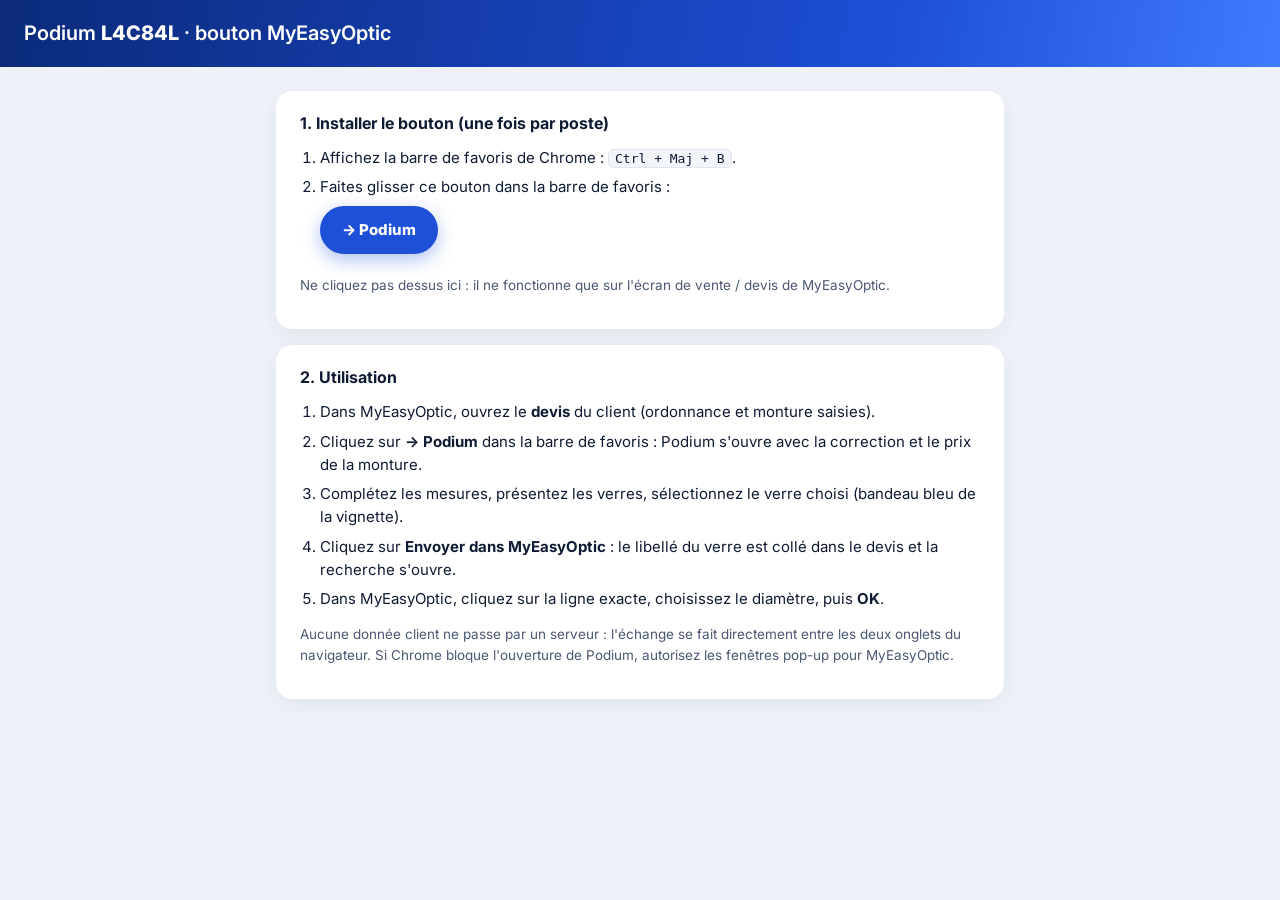
==== pont.html @ 29bd0f18 "Pont MyEasyOptic : réception correction/monture, envoi des libellés verres, page d'installation du b" ====
<!doctype html>
<html lang="fr">
<head>
<meta charset="utf-8">
<meta name="viewport" content="width=device-width, initial-scale=1">
<title>Bouton Podium</title>
<link href="https://fonts.googleapis.com/css2?family=Inter:wght@400;600;800&display=swap" rel="stylesheet">
<style>
  :root{--brand:#1d4fd7;--brand-2:#0b2a7a;--ink:#0f1b33;--ink-2:#4a5873;--line:#dfe5ef;--bg:#eef2f8}
  *{box-sizing:border-box}
  body{margin:0;background:var(--bg);color:var(--ink);font:15px/1.55 Inter,system-ui,"Segoe UI",sans-serif}
  header{background:linear-gradient(100deg,#0b2a7a,#1d4fd7 70%,#3f7bff);color:#fff;padding:18px 24px}
  header h1{margin:0;font-size:20px;font-weight:600}header b{font-weight:800}
  main{max-width:760px;margin:24px auto;padding:0 16px;display:flex;flex-direction:column;gap:16px}
  .card{background:#fff;border-radius:16px;box-shadow:0 6px 20px rgba(15,27,51,.06);padding:20px 24px}
  h2{margin:0 0 10px;font-size:16px}
  ol{margin:0;padding-left:20px}li{margin:6px 0}
  .drag{display:inline-flex;align-items:center;gap:8px;background:var(--brand);color:#fff;text-decoration:none;font-weight:800;padding:12px 22px;border-radius:999px;box-shadow:0 6px 18px rgba(29,79,215,.35);cursor:grab;margin:8px 0}
  .muted{color:var(--ink-2);font-size:13.5px}
  code{background:#f3f5fa;border:1px solid var(--line);border-radius:6px;padding:1px 6px;font-size:13px}
</style>
</head>
<body>
<header><h1>Podium <b>L4C84L</b> · bouton MyEasyOptic</h1></header>
<main>
  <section class="card">
    <h2>1. Installer le bouton (une fois par poste)</h2>
    <ol>
      <li>Affichez la barre de favoris de Chrome : <code>Ctrl + Maj + B</code>.</li>
      <li>Faites glisser ce bouton dans la barre de favoris :<br><a class="drag" id="bm" href="#">→ Podium</a></li>
    </ol>
    <p class="muted">Ne cliquez pas dessus ici : il ne fonctionne que sur l'écran de vente / devis de MyEasyOptic.</p>
  </section>
  <section class="card">
    <h2>2. Utilisation</h2>
    <ol>
      <li>Dans MyEasyOptic, ouvrez le <b>devis</b> du client (ordonnance et monture saisies).</li>
      <li>Cliquez sur <b>→ Podium</b> dans la barre de favoris : Podium s'ouvre avec la correction et le prix de la monture.</li>
      <li>Complétez les mesures, présentez les verres, sélectionnez le verre choisi (bandeau bleu de la vignette).</li>
      <li>Cliquez sur <b>Envoyer dans MyEasyOptic</b> : le libellé du verre est collé dans le devis et la recherche s'ouvre.</li>
      <li>Dans MyEasyOptic, cliquez sur la ligne exacte, choisissez le diamètre, puis <b>OK</b>.</li>
    </ol>
    <p class="muted">Aucune donnée client ne passe par un serveur : l'échange se fait directement entre les deux onglets du navigateur. Si Chrome bloque l'ouverture de Podium, autorisez les fenêtres pop-up pour MyEasyOptic.</p>
  </section>
</main>
<script>
  // le bouton est construit à partir de pont-meo.js (toujours la dernière version publiée)
  fetch('pont-meo.js', { cache: 'no-store' }).then(r => r.text()).then(code => {
    document.getElementById('bm').href = 'javascript:' + encodeURIComponent(code.replace(/\/\*[\s\S]*?\*\//g, '').trim());
  });
  document.getElementById('bm').addEventListener('click', e => { e.preventDefault(); alert('Faites glisser ce bouton dans la barre de favoris.'); });
</script>
</body>
</html>
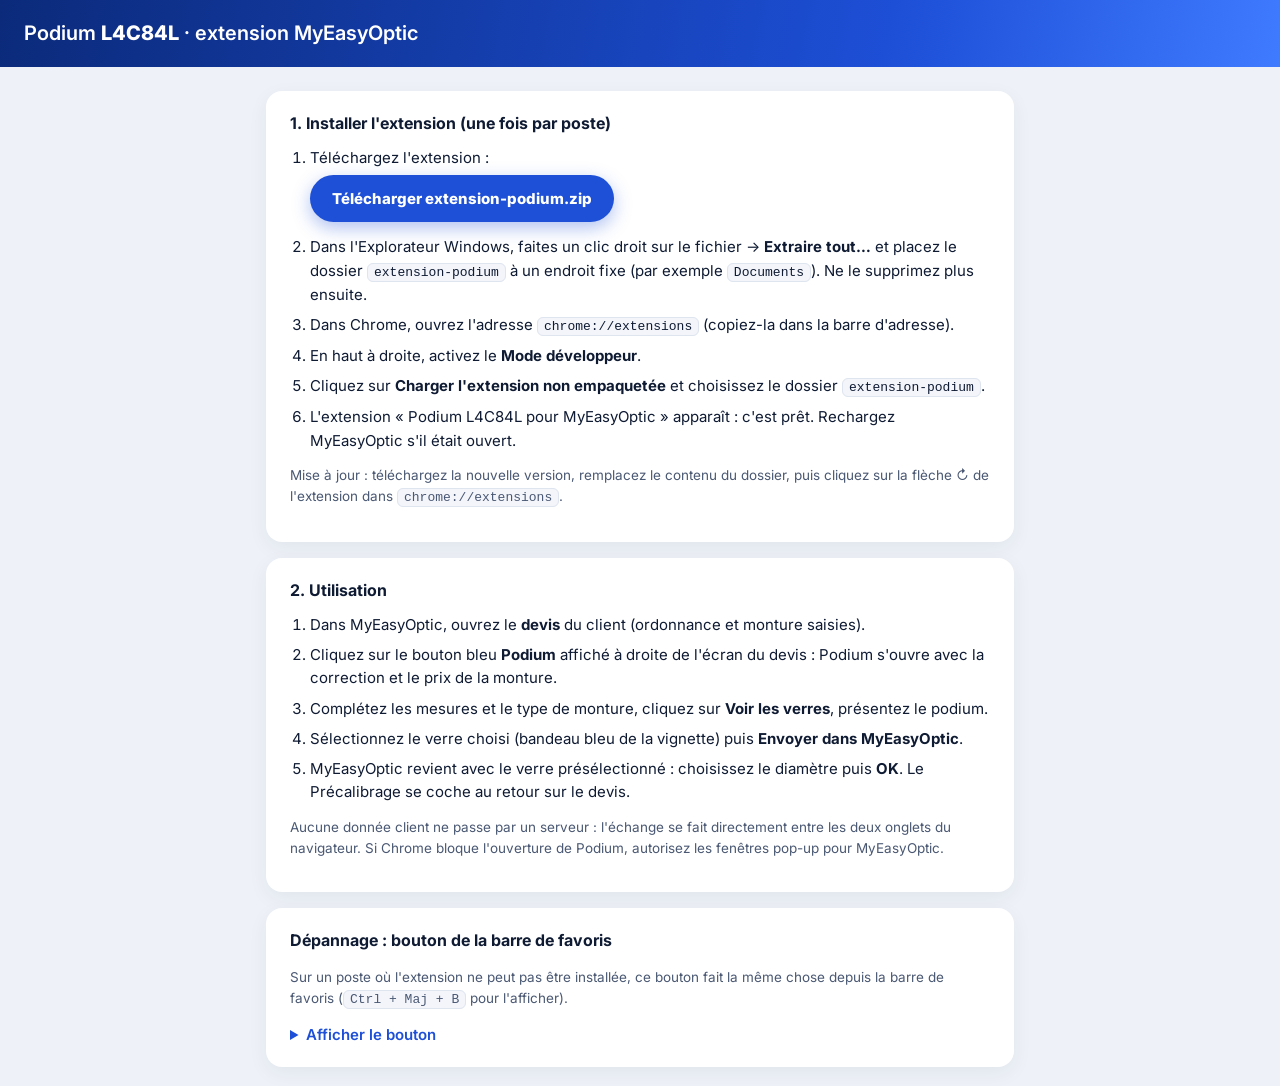
==== commit addfe3fb: "Extension Chrome Podium pour MyEasyOptic : bouton dans le devis, page d'installation Co-Authored-By:" ====
--- a/pont.html
+++ b/pont.html
@@ -3,7 +3,7 @@
 <head>
 <meta charset="utf-8">
 <meta name="viewport" content="width=device-width, initial-scale=1">
-<title>Bouton Podium</title>
+<title>Extension Podium</title>
 <link href="https://fonts.googleapis.com/css2?family=Inter:wght@400;600;800&display=swap" rel="stylesheet">
 <style>
   :root{--brand:#1d4fd7;--brand-2:#0b2a7a;--ink:#0f1b33;--ink-2:#4a5873;--line:#dfe5ef;--bg:#eef2f8}
@@ -11,40 +11,52 @@
   body{margin:0;background:var(--bg);color:var(--ink);font:15px/1.55 Inter,system-ui,"Segoe UI",sans-serif}
   header{background:linear-gradient(100deg,#0b2a7a,#1d4fd7 70%,#3f7bff);color:#fff;padding:18px 24px}
   header h1{margin:0;font-size:20px;font-weight:600}header b{font-weight:800}
-  main{max-width:760px;margin:24px auto;padding:0 16px;display:flex;flex-direction:column;gap:16px}
+  main{max-width:780px;margin:24px auto;padding:0 16px;display:flex;flex-direction:column;gap:16px}
   .card{background:#fff;border-radius:16px;box-shadow:0 6px 20px rgba(15,27,51,.06);padding:20px 24px}
   h2{margin:0 0 10px;font-size:16px}
-  ol{margin:0;padding-left:20px}li{margin:6px 0}
-  .drag{display:inline-flex;align-items:center;gap:8px;background:var(--brand);color:#fff;text-decoration:none;font-weight:800;padding:12px 22px;border-radius:999px;box-shadow:0 6px 18px rgba(29,79,215,.35);cursor:grab;margin:8px 0}
+  ol{margin:0;padding-left:20px}li{margin:7px 0}
+  .dl{display:inline-flex;align-items:center;gap:8px;background:var(--brand);color:#fff;text-decoration:none;font-weight:800;padding:12px 22px;border-radius:999px;box-shadow:0 6px 18px rgba(29,79,215,.35);margin:6px 0}
   .muted{color:var(--ink-2);font-size:13.5px}
   code{background:#f3f5fa;border:1px solid var(--line);border-radius:6px;padding:1px 6px;font-size:13px}
+  details{margin-top:6px}summary{cursor:pointer;color:var(--brand);font-weight:600}
 </style>
 </head>
 <body>
-<header><h1>Podium <b>L4C84L</b> · bouton MyEasyOptic</h1></header>
+<header><h1>Podium <b>L4C84L</b> · extension MyEasyOptic</h1></header>
 <main>
   <section class="card">
-    <h2>1. Installer le bouton (une fois par poste)</h2>
+    <h2>1. Installer l'extension (une fois par poste)</h2>
     <ol>
-      <li>Affichez la barre de favoris de Chrome : <code>Ctrl + Maj + B</code>.</li>
-      <li>Faites glisser ce bouton dans la barre de favoris :<br><a class="drag" id="bm" href="#">→ Podium</a></li>
+      <li>Téléchargez l'extension :<br><a class="dl" href="extension-podium.zip" download>Télécharger extension-podium.zip</a></li>
+      <li>Dans l'Explorateur Windows, faites un clic droit sur le fichier → <b>Extraire tout…</b> et placez le dossier
+        <code>extension-podium</code> à un endroit fixe (par exemple <code>Documents</code>). Ne le supprimez plus ensuite.</li>
+      <li>Dans Chrome, ouvrez l'adresse <code>chrome://extensions</code> (copiez-la dans la barre d'adresse).</li>
+      <li>En haut à droite, activez le <b>Mode développeur</b>.</li>
+      <li>Cliquez sur <b>Charger l'extension non empaquetée</b> et choisissez le dossier <code>extension-podium</code>.</li>
+      <li>L'extension « Podium L4C84L pour MyEasyOptic » apparaît : c'est prêt. Rechargez MyEasyOptic s'il était ouvert.</li>
     </ol>
-    <p class="muted">Ne cliquez pas dessus ici : il ne fonctionne que sur l'écran de vente / devis de MyEasyOptic.</p>
+    <p class="muted">Mise à jour : téléchargez la nouvelle version, remplacez le contenu du dossier, puis cliquez sur la flèche ↻ de l'extension dans <code>chrome://extensions</code>.</p>
   </section>
   <section class="card">
     <h2>2. Utilisation</h2>
     <ol>
       <li>Dans MyEasyOptic, ouvrez le <b>devis</b> du client (ordonnance et monture saisies).</li>
-      <li>Cliquez sur <b>→ Podium</b> dans la barre de favoris : Podium s'ouvre avec la correction et le prix de la monture.</li>
-      <li>Complétez les mesures, présentez les verres, sélectionnez le verre choisi (bandeau bleu de la vignette).</li>
-      <li>Cliquez sur <b>Envoyer dans MyEasyOptic</b> : le libellé du verre est collé dans le devis et la recherche s'ouvre.</li>
-      <li>Dans MyEasyOptic, cliquez sur la ligne exacte, choisissez le diamètre, puis <b>OK</b>.</li>
+      <li>Cliquez sur le bouton bleu <b>Podium</b> affiché à droite de l'écran du devis : Podium s'ouvre avec la correction et le prix de la monture.</li>
+      <li>Complétez les mesures et le type de monture, cliquez sur <b>Voir les verres</b>, présentez le podium.</li>
+      <li>Sélectionnez le verre choisi (bandeau bleu de la vignette) puis <b>Envoyer dans MyEasyOptic</b>.</li>
+      <li>MyEasyOptic revient avec le verre présélectionné : choisissez le diamètre puis <b>OK</b>. Le Précalibrage se coche au retour sur le devis.</li>
     </ol>
     <p class="muted">Aucune donnée client ne passe par un serveur : l'échange se fait directement entre les deux onglets du navigateur. Si Chrome bloque l'ouverture de Podium, autorisez les fenêtres pop-up pour MyEasyOptic.</p>
   </section>
+  <section class="card">
+    <h2>Dépannage : bouton de la barre de favoris</h2>
+    <p class="muted">Sur un poste où l'extension ne peut pas être installée, ce bouton fait la même chose depuis la barre de favoris (<code>Ctrl + Maj + B</code> pour l'afficher).</p>
+    <details><summary>Afficher le bouton</summary>
+      <p><a class="dl" id="bm" href="#">→ Podium</a> <span class="muted">← à faire glisser dans la barre de favoris</span></p>
+    </details>
+  </section>
 </main>
 <script>
-  // le bouton est construit à partir de pont-meo.js (toujours la dernière version publiée)
   fetch('pont-meo.js', { cache: 'no-store' }).then(r => r.text()).then(code => {
     document.getElementById('bm').href = 'javascript:' + encodeURIComponent(code.replace(/\/\*[\s\S]*?\*\//g, '').trim());
   });
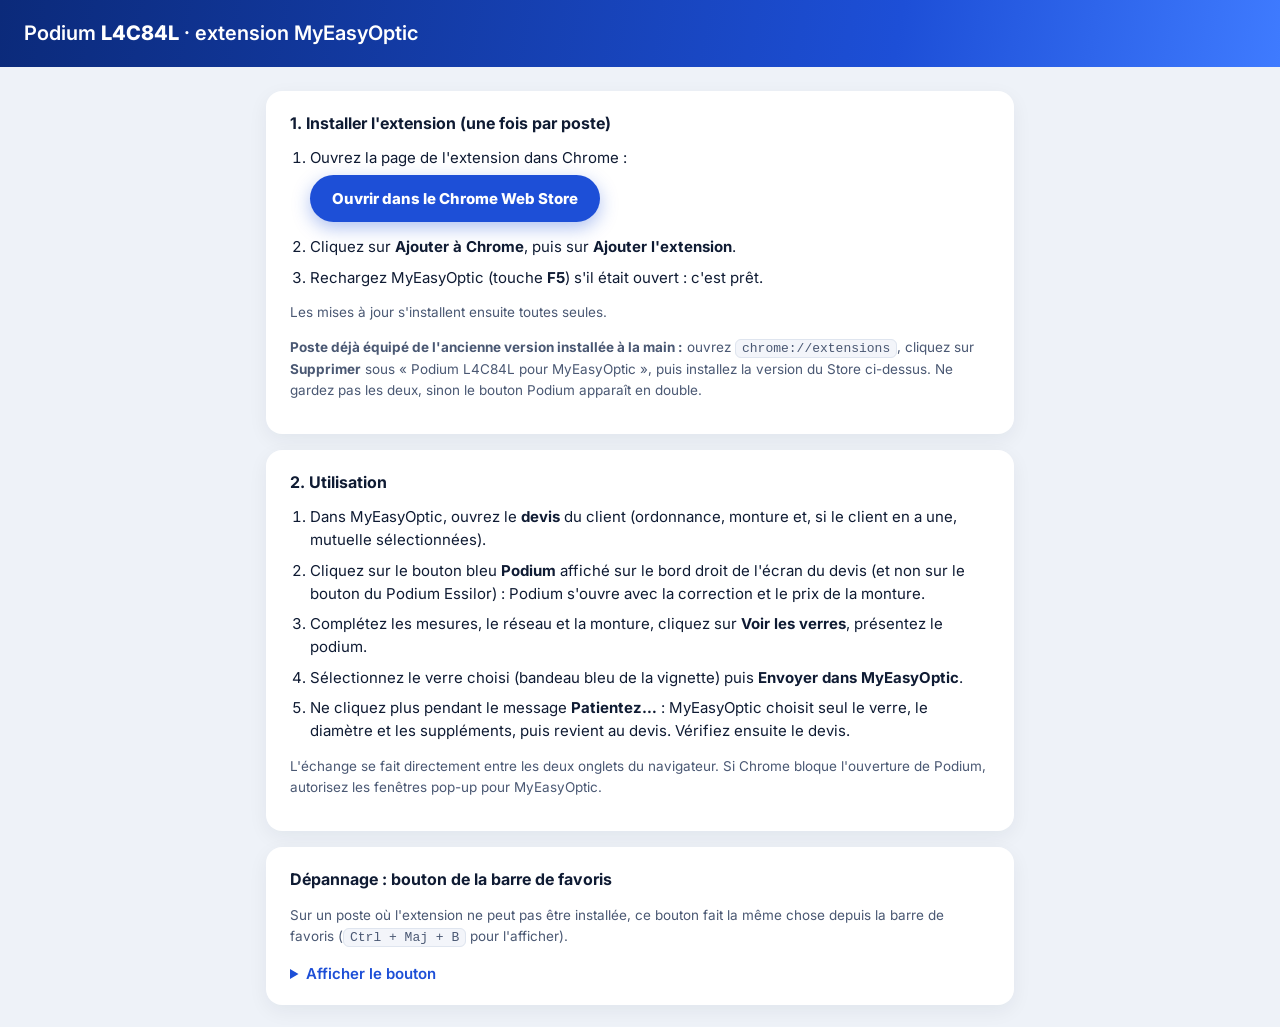
==== commit 2c25ac9b: "Page d'installation : extension depuis le Chrome Web Store ; consignes d'utilisation à jour Co-Autho" ====
--- a/pont.html
+++ b/pont.html
@@ -27,26 +27,23 @@
   <section class="card">
     <h2>1. Installer l'extension (une fois par poste)</h2>
     <ol>
-      <li>Téléchargez l'extension :<br><a class="dl" href="extension-podium.zip" download>Télécharger extension-podium.zip</a></li>
-      <li>Dans l'Explorateur Windows, faites un clic droit sur le fichier → <b>Extraire tout…</b> et placez le dossier
-        <code>extension-podium</code> à un endroit fixe (par exemple <code>Documents</code>). Ne le supprimez plus ensuite.</li>
-      <li>Dans Chrome, ouvrez l'adresse <code>chrome://extensions</code> (copiez-la dans la barre d'adresse).</li>
-      <li>En haut à droite, activez le <b>Mode développeur</b>.</li>
-      <li>Cliquez sur <b>Charger l'extension non empaquetée</b> et choisissez le dossier <code>extension-podium</code>.</li>
-      <li>L'extension « Podium L4C84L pour MyEasyOptic » apparaît : c'est prêt. Rechargez MyEasyOptic s'il était ouvert.</li>
+      <li>Ouvrez la page de l'extension dans Chrome :<br><a class="dl" href="https://chromewebstore.google.com/detail/cmfomhmklhpfdibhdalehaghmlgicklg" target="_blank" rel="noopener">Ouvrir dans le Chrome Web Store</a></li>
+      <li>Cliquez sur <b>Ajouter à Chrome</b>, puis sur <b>Ajouter l'extension</b>.</li>
+      <li>Rechargez MyEasyOptic (touche <b>F5</b>) s'il était ouvert : c'est prêt.</li>
     </ol>
-    <p class="muted">Mise à jour : téléchargez la nouvelle version, remplacez le contenu du dossier, puis cliquez sur la flèche ↻ de l'extension dans <code>chrome://extensions</code>.</p>
+    <p class="muted">Les mises à jour s'installent ensuite toutes seules.</p>
+    <p class="muted"><b>Poste déjà équipé de l'ancienne version installée à la main :</b> ouvrez <code>chrome://extensions</code>, cliquez sur <b>Supprimer</b> sous « Podium L4C84L pour MyEasyOptic », puis installez la version du Store ci-dessus. Ne gardez pas les deux, sinon le bouton Podium apparaît en double.</p>
   </section>
   <section class="card">
     <h2>2. Utilisation</h2>
     <ol>
-      <li>Dans MyEasyOptic, ouvrez le <b>devis</b> du client (ordonnance et monture saisies).</li>
-      <li>Cliquez sur le bouton bleu <b>Podium</b> affiché à droite de l'écran du devis : Podium s'ouvre avec la correction et le prix de la monture.</li>
-      <li>Complétez les mesures et le type de monture, cliquez sur <b>Voir les verres</b>, présentez le podium.</li>
+      <li>Dans MyEasyOptic, ouvrez le <b>devis</b> du client (ordonnance, monture et, si le client en a une, mutuelle sélectionnées).</li>
+      <li>Cliquez sur le bouton bleu <b>Podium</b> affiché sur le bord droit de l'écran du devis (et non sur le bouton du Podium Essilor) : Podium s'ouvre avec la correction et le prix de la monture.</li>
+      <li>Complétez les mesures, le réseau et la monture, cliquez sur <b>Voir les verres</b>, présentez le podium.</li>
       <li>Sélectionnez le verre choisi (bandeau bleu de la vignette) puis <b>Envoyer dans MyEasyOptic</b>.</li>
-      <li>MyEasyOptic revient avec le verre présélectionné : choisissez le diamètre puis <b>OK</b>. Le Précalibrage se coche au retour sur le devis.</li>
+      <li>Ne cliquez plus pendant le message <b>Patientez…</b> : MyEasyOptic choisit seul le verre, le diamètre et les suppléments, puis revient au devis. Vérifiez ensuite le devis.</li>
     </ol>
-    <p class="muted">Aucune donnée client ne passe par un serveur : l'échange se fait directement entre les deux onglets du navigateur. Si Chrome bloque l'ouverture de Podium, autorisez les fenêtres pop-up pour MyEasyOptic.</p>
+    <p class="muted">L'échange se fait directement entre les deux onglets du navigateur. Si Chrome bloque l'ouverture de Podium, autorisez les fenêtres pop-up pour MyEasyOptic.</p>
   </section>
   <section class="card">
     <h2>Dépannage : bouton de la barre de favoris</h2>
